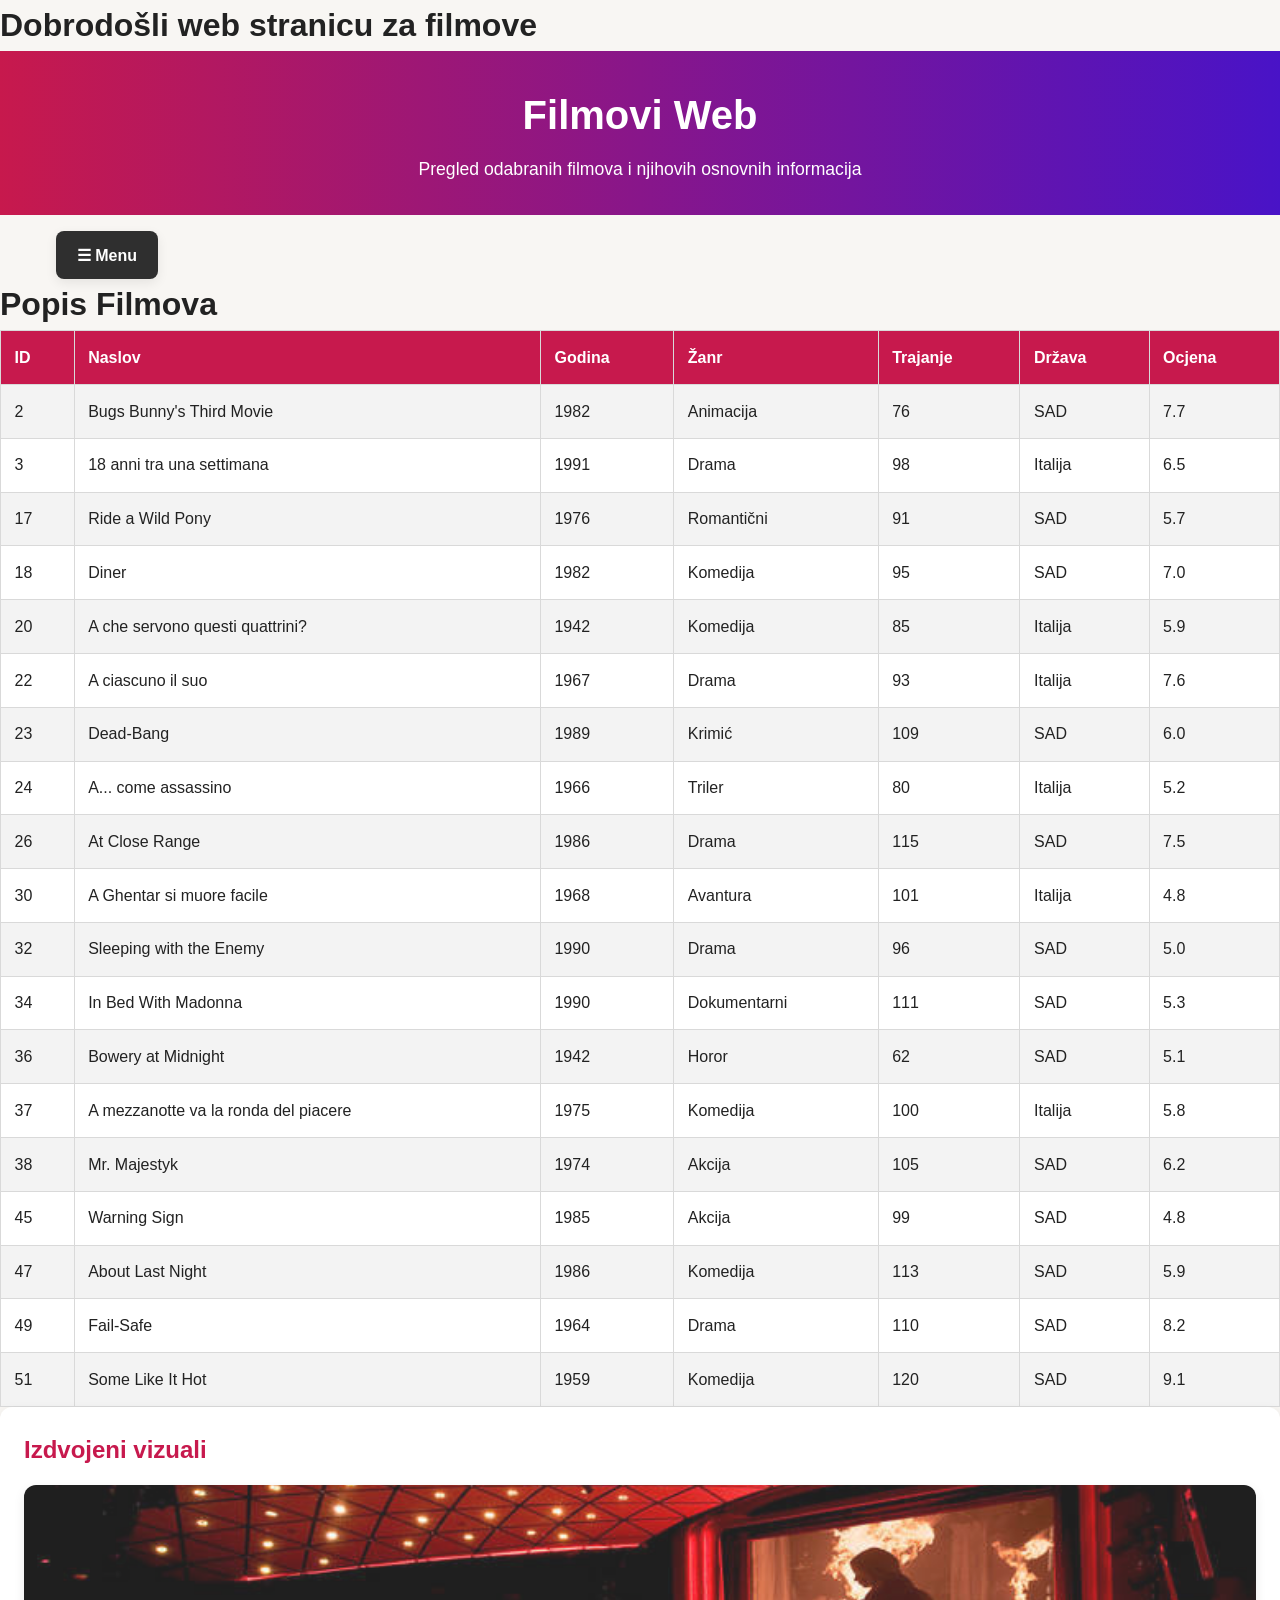
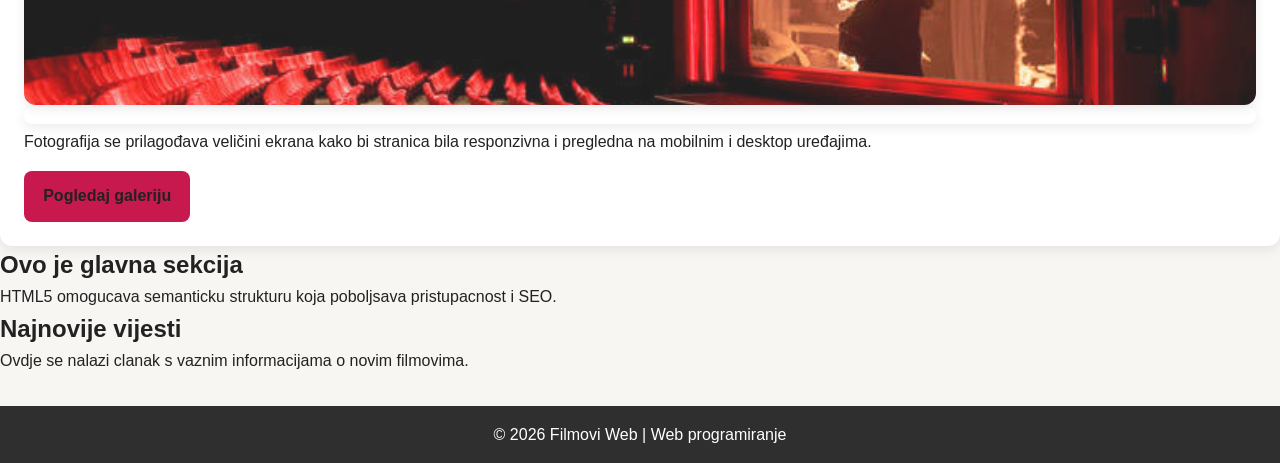
==== index.html @ f82f6a7c "Add files via upload" ====
<!DOCTYPE html>
	<html lang="hr">
	<head>
		<meta charset="UTF-8">
		<meta name="viewport" content="width=device-width, initial-scale=1.0">
		<!--dodati meta tag bitan za stranicu-->
		<meta name="description" content="Ovo je web stranica za filmove">
		<!--dodati link za css dokumente -->
		<link rel="stylesheet" href="css/style.css">
		<link rel="stylesheet" href="css/style_slike.css">
		<title>Filmovi Web</title> 
	</head>
	<body>
		<header>
		<h1>Dobrodošli web stranicu za filmove</h1>
		</header>
		</head>
<body>

    <header class="site-header">
        <h1>Filmovi Web</h1>
        <p>Pregled odabranih filmova i njihovih osnovnih informacija</p>
    </header>

    <div class="nav-wrapper">
    <button class="menu-toggle" aria-label="Prikaži navigaciju">☰ Menu</button>

    <nav class="main-nav" aria-label="Glavna navigacija">
        <ul>
            <li><a href="index.html">Početna</a></li>
            <li><a href="html/grafikon.html">Grafikon</a></li>
            <li><a href="html/slike.html">Galerija</a></li>
        </ul>
    </nav>
</div>

		<div class="container">
			<main>
				<h1>Popis Filmova</h1>

				<div class="table-div">
					<table>
						<tr>
							<th>ID</th>
							<th>Naslov</th>
							<th>Godina</th>
							<th>Žanr</th>
							<th>Trajanje</th>
							<th>Država</th>
							<th>Ocjena</th>
						</tr>
						<tr><td>2</td><td>Bugs Bunny's Third Movie</td><td>1982</td><td>Animacija</td><td>76</td><td>SAD</td><td>7.7</td></tr>
						<tr><td>3</td><td>18 anni tra una settimana</td><td>1991</td><td>Drama</td><td>98</td><td>Italija</td><td>6.5</td></tr>
						<tr><td>17</td><td>Ride a Wild Pony</td><td>1976</td><td>Romantični</td><td>91</td><td>SAD</td><td>5.7</td></tr>
						<tr><td>18</td><td>Diner</td><td>1982</td><td>Komedija</td><td>95</td><td>SAD</td><td>7.0</td></tr>
						<tr><td>20</td><td>A che servono questi quattrini?</td><td>1942</td><td>Komedija</td><td>85</td><td>Italija</td><td>5.9</td></tr>
						<tr><td>22</td><td>A ciascuno il suo</td><td>1967</td><td>Drama</td><td>93</td><td>Italija</td><td>7.6</td></tr>
						<tr><td>23</td><td>Dead-Bang</td><td>1989</td><td>Krimić</td><td>109</td><td>SAD</td><td>6.0</td></tr>
						<tr><td>24</td><td>A... come assassino</td><td>1966</td><td>Triler</td><td>80</td><td>Italija</td><td>5.2</td></tr>
						<tr><td>26</td><td>At Close Range</td><td>1986</td><td>Drama</td><td>115</td><td>SAD</td><td>7.5</td></tr>
						<tr><td>30</td><td>A Ghentar si muore facile</td><td>1968</td><td>Avantura</td><td>101</td><td>Italija</td><td>4.8</td></tr>
						<tr><td>32</td><td>Sleeping with the Enemy</td><td>1990</td><td>Drama</td><td>96</td><td>SAD</td><td>5.0</td></tr>
						<tr><td>34</td><td>In Bed With Madonna</td><td>1990</td><td>Dokumentarni</td><td>111</td><td>SAD</td><td>5.3</td></tr>
						<tr><td>36</td><td>Bowery at Midnight</td><td>1942</td><td>Horor</td><td>62</td><td>SAD</td><td>5.1</td></tr>
						<tr><td>37</td><td>A mezzanotte va la ronda del piacere</td><td>1975</td><td>Komedija</td><td>100</td><td>Italija</td><td>5.8</td></tr>
						<tr><td>38</td><td>Mr. Majestyk</td><td>1974</td><td>Akcija</td><td>105</td><td>SAD</td><td>6.2</td></tr>
						<tr><td>45</td><td>Warning Sign</td><td>1985</td><td>Akcija</td><td>99</td><td>SAD</td><td>4.8</td></tr>
						<tr><td>47</td><td>About Last Night</td><td>1986</td><td>Komedija</td><td>113</td><td>SAD</td><td>5.9</td></tr>
						<tr><td>49</td><td>Fail-Safe</td><td>1964</td><td>Drama</td><td>110</td><td>SAD</td><td>8.2</td></tr>
						<tr><td>51</td><td>Some Like It Hot</td><td>1959</td><td>Komedija</td><td>120</td><td>SAD</td><td>9.1</td></tr>
					</table>
				</div>
				
			</main>

			<aside class="sidebar" aria-label="Dodatni sadržaj o filmovima">
            <h2>Izdvojeni vizuali</h2>

            <picture>
                <source media="(max-width: 568px)" srcset="images/cinema.jpg">
                <img src="images/cinema.jpg"
                     alt="Ilustracija filmske tematike stranice">
            </picture>

            <p>
                Fotografija se prilagođava veličini ekrana kako bi stranica bila responzivna
                i pregledna na mobilnim i desktop uređajima.
            </p>

            <a class="more-btn" href="html/slike.html">Pogledaj galeriju</a>
        </aside>
		</div>

		<section> <!-- dodati neke od obilježja za ARIA-->
			<h2>Ovo je glavna sekcija</h2>
			<p>HTML5 omogucava semanticku strukturu koja poboljsava pristupacnost i SEO.</p>
		</section>
		 <!-- dodati jedan aside na desnoj strani s ugrađenom google mapom/filmom ili slično-->
		<article>
			<h2>Najnovije vijesti</h2>
			<p>Ovdje se nalazi clanak s vaznim informacijama o novim filmovima.</p>
		</article>
		

		<!--dodati odgovarajuće elemente na temelju danog zadatka: tablice, slike, tekst
		Nepotrebno obrisati! -->
		 <footer class="site-footer">
        <p>&copy; 2026 Filmovi Web | Web programiranje</p>
    </footer>
	</body>
	</html>
---- css/style.css ----
/* Osnovni reset i varijable */

:root {
    --primary-color: #c7194d;
    --secondary-color: #5500f4a1;
    --background-color: #f8f6f3;
    --surface-color: #ffffff;
    --text-color: #222222;
    --accent-color: #4913c7;
    --border-color: #d9d9d9;
    --shadow: 0 4px 12px rgba(0, 0, 0, 0.08);
    --radius: 12px;
    --max-width: 1200px;
}

/* Resetira zadane margine i paddinge preglednika */
* {
    margin: 0;
    padding: 0;
    box-sizing: border-box;
}

/* Osnovne postavke cijele stranice */
body {
    font-family: Arial, Helvetica, sans-serif;
    background-color: var(--background-color);
    color: var(--text-color);
    line-height: 1.6;
}

/* Header */

.site-header {
    background: linear-gradient(90deg, var(--primary-color), var(--accent-color));
    color: white;
    text-align: center;
    padding: 2rem 1rem;
}

.site-header h1 {
    font-size: 2.5rem;
    margin-bottom: 0.5rem;
}

.site-header p {
    font-size: 1.1rem;
}

/* Skrivena navigacija */

.nav-wrapper {
    position: relative;
    max-width: var(--max-width);
    margin: 1rem auto 0;
    padding: 0 1rem;
}

.menu-toggle {
    background-color: #2f2f2f;
    color: white;
    border: none;
    padding: 0.9rem 1.3rem;
    font-size: 1rem;
    font-weight: bold;
    cursor: pointer;
    border-radius: 8px;
    box-shadow: var(--shadow);
}

.main-nav {
    position: absolute;
    top: 100%;
    left: 1rem;
    margin-top: 0.4rem;
    background-color: var(--primary-color);
    border-radius: 10px;
    box-shadow: var(--shadow);
    min-width: 220px;
    opacity: 0;
    visibility: hidden;
    transform: translateY(-10px);
    transition: opacity 0.3s ease, transform 0.3s ease, visibility 0.3s ease;
    z-index: 10;
}

.main-nav ul {
    list-style: none;
    padding: 1rem;
}

.main-nav li + li {
    margin-top: 0.8rem;
}

.main-nav a {
    color: white;
    text-decoration: none;
    font-weight: bold;
    display: block;
    transition: color 0.3s ease;
}

.main-nav a:hover {
    color: var(--secondary-color);
}

.nav-wrapper:hover .main-nav {
    opacity: 1;
    visibility: visible;
    transform: translateY(0);
}
/* Glavni raspored */

.page-layout {
    max-width: var(--max-width);
    margin: 2rem auto;
    padding: 0 1rem;
    display: grid;
    grid-template-columns: 2fr 1fr;
    gap: 2rem;
    align-items: start;
}

.main-content,
.sidebar {
    background-color: var(--surface-color);
    border-radius: var(--radius);
    box-shadow: var(--shadow);
    padding: 1.5rem;
}

/* Uvodni tekst i naslov */

.intro {
    margin-bottom: 2rem;
}

.intro h2,
.movie-table-section h2,
.sidebar h2 {
    margin-bottom: 1rem;
    color: var(--primary-color);
}

.intro p,
.sidebar p {
    margin-bottom: 1rem;
}

/* Tablica */

.table-wrapper {
    overflow-x: auto;
}

table {
    width: 100%;
    border-collapse: collapse;
    min-width: 700px;
    background-color: white;
}

caption {
    caption-side: top;
    text-align: left;
    font-weight: bold;
    margin-bottom: 1rem;
    color: var(--text-color);
}

th,
td {
    border: 1px solid var(--border-color);
    padding: 0.85rem;
    text-align: left;
}

th {
    background-color: var(--primary-color);
    color: white;
}

tr:nth-child(even) {
    background-color: #f3f3f3;
}

tr:hover {
    background-color: #fff0cc;
    transition: background-color 0.3s ease;
}

/* Aside i slika */

.sidebar picture,
.sidebar img {
    width: 100%;
    height: 220px;
    object-fit: cover;
    border-radius: 10px;
    box-shadow: var(--shadow);
    opacity: 0.92;
    transition: transform 0.3s ease, opacity 0.3s ease, filter 0.3s ease;
}

.sidebar img {
    border-radius: var(--radius);
    opacity: 0.95;
    transition: transform 0.3s ease, opacity 0.3s ease;
    margin-bottom: 1rem;
}

.sidebar img:hover {
    transform: scale(1.04);
    opacity: 1;
    filter: brightness(1.05);
}

/* Button */

.more-btn {
    display: inline-block;
    background-color: var(--primary-color);
    color: #222;
    text-decoration: none;
    font-weight: bold;
    padding: 0.8rem 1.2rem;
    border-radius: 8px;
    transition: background-color 0.3s ease, transform 0.3s ease;
}

.more-btn:hover {
    background-color: #85013f;
    transform: translateY(-2px);
}

/* Footer */

.site-footer {
    margin-top: 2rem;
    background-color: #2f2f2f;
    color: white;
    text-align: center;
    padding: 1rem;
}

/* Responzivni dizajn */

@media (max-width: 900px) {
    .page-layout {
        grid-template-columns: 1fr;
    }

    .sidebar {
        order: 2;
    }

    .main-content {
        order: 1;
    }
}

@media (max-width: 768px) {
    .site-header h1 {
        font-size: 2rem;
    }

    .page-layout {
        margin: 1rem auto;
    }

    .main-content,
    .sidebar {
        padding: 1rem;
    }
}
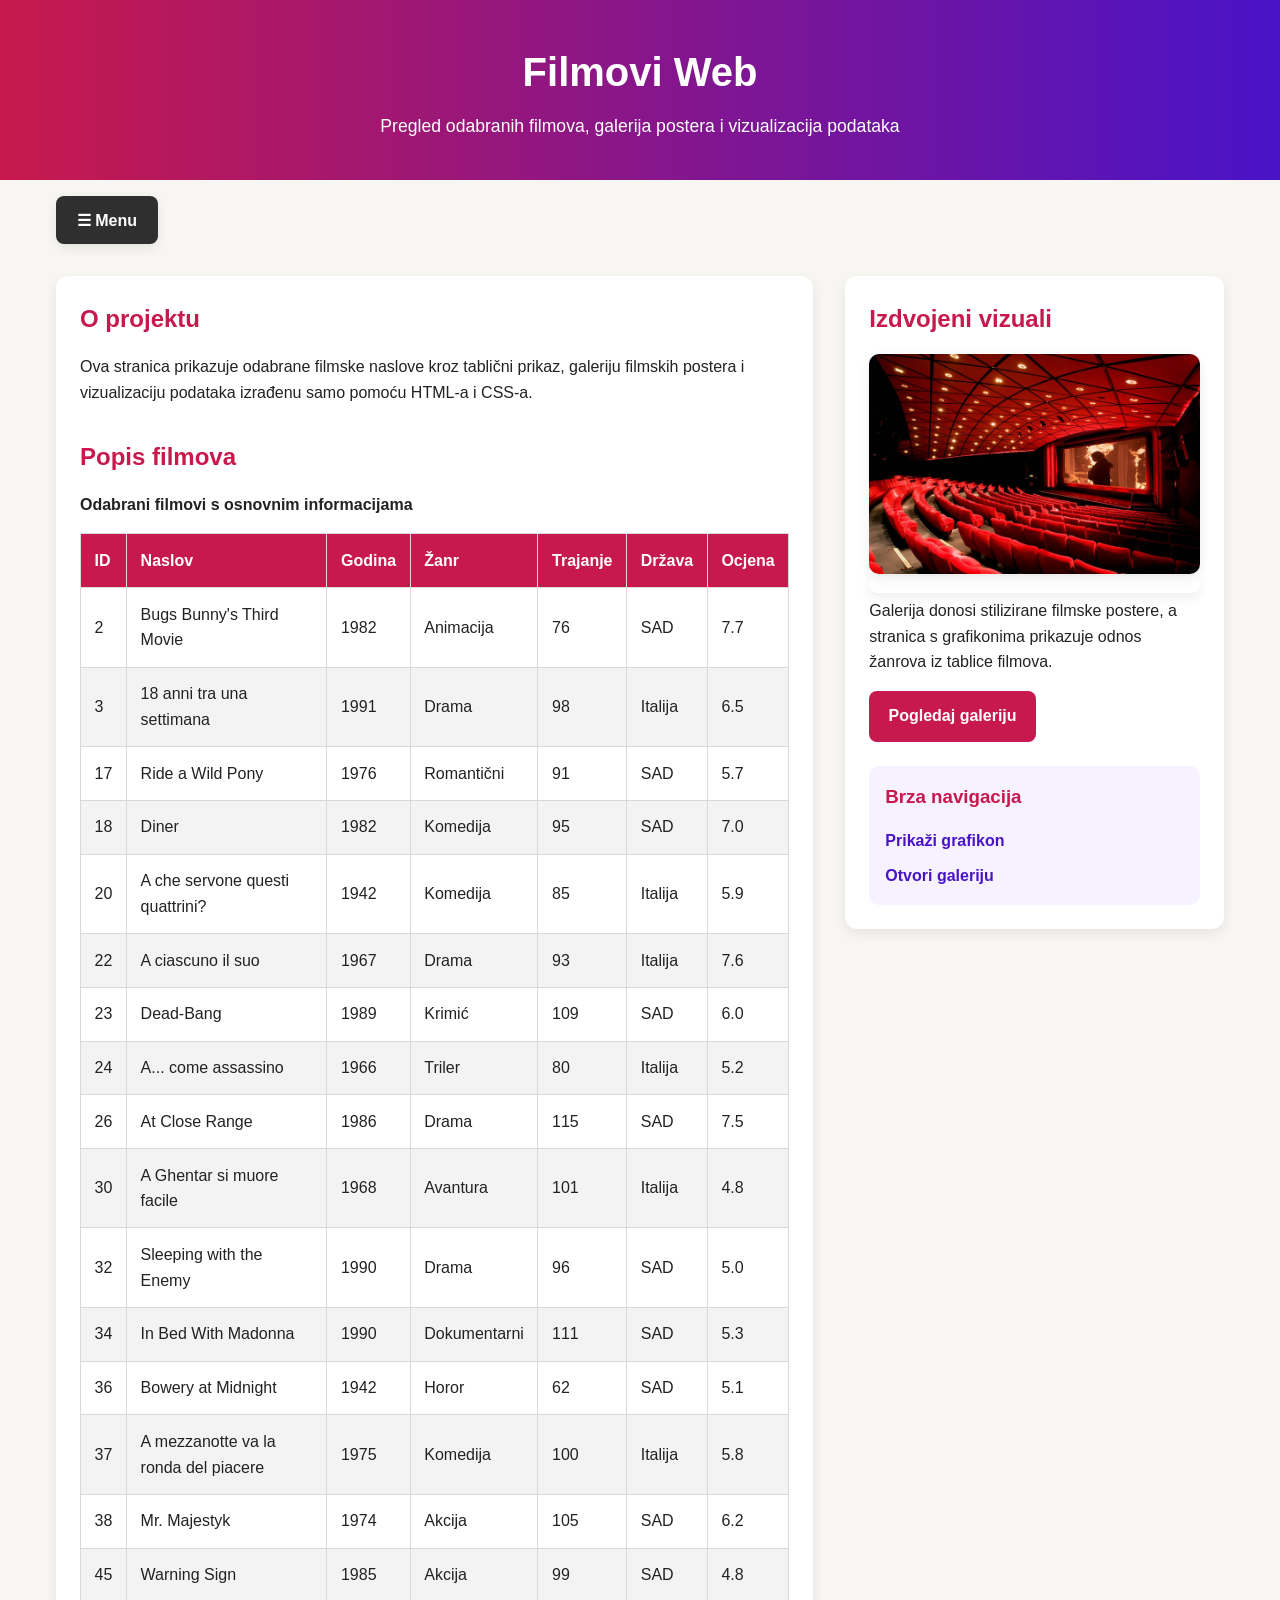
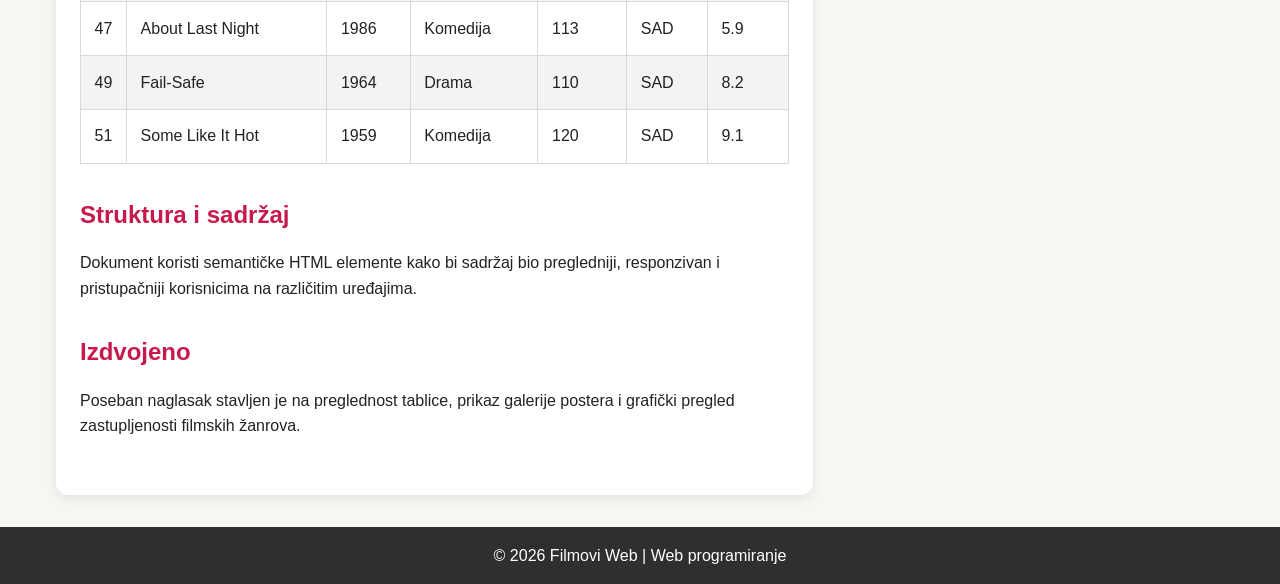
==== commit a514bc60: "Dodane i prepravljene HTML i CSS datoteke" ====
--- a/index.html
+++ b/index.html
@@ -1,111 +1,111 @@
 <!DOCTYPE html>
-	<html lang="hr">
-	<head>
-		<meta charset="UTF-8">
-		<meta name="viewport" content="width=device-width, initial-scale=1.0">
-		<!--dodati meta tag bitan za stranicu-->
-		<meta name="description" content="Ovo je web stranica za filmove">
-		<!--dodati link za css dokumente -->
-		<link rel="stylesheet" href="css/style.css">
-		<link rel="stylesheet" href="css/style_slike.css">
-		<title>Filmovi Web</title> 
-	</head>
-	<body>
-		<header>
-		<h1>Dobrodošli web stranicu za filmove</h1>
-		</header>
-		</head>
+<html lang="hr">
+<head>
+    <meta charset="UTF-8">
+    <meta name="viewport" content="width=device-width, initial-scale=1.0">
+    <meta name="description" content="Web stranica o filmovima s tablicom, galerijom slika i CSS vizualizacijom podataka.">
+    <title>Filmovi Web | Početna</title>
+    <link rel="stylesheet" href="css/style.css">
+</head>
 <body>
-
     <header class="site-header">
-        <h1>Filmovi Web</h1>
-        <p>Pregled odabranih filmova i njihovih osnovnih informacija</p>
+        <div class="header-inner">
+            <h1>Filmovi Web</h1>
+            <p>Pregled odabranih filmova, galerija postera i vizualizacija podataka</p>
+        </div>
     </header>
 
     <div class="nav-wrapper">
-    <button class="menu-toggle" aria-label="Prikaži navigaciju">☰ Menu</button>
+        <button class="menu-toggle" aria-label="Prikaži navigaciju">☰ Menu</button>
+        <nav class="main-nav" aria-label="Glavna navigacija">
+            <ul>
+                <li><a href="index.html">Početna</a></li>
+                <li><a href="html/grafikon.html">Grafikon</a></li>
+                <li><a href="html/slike.html">Galerija</a></li>
+            </ul>
+        </nav>
+    </div>
 
-    <nav class="main-nav" aria-label="Glavna navigacija">
-        <ul>
-            <li><a href="index.html">Početna</a></li>
-            <li><a href="html/grafikon.html">Grafikon</a></li>
-            <li><a href="html/slike.html">Galerija</a></li>
-        </ul>
-    </nav>
-</div>
+    <div class="page-layout">
+        <main class="main-content">
+            <section class="intro" aria-labelledby="uvod-naslov">
+                <h2 id="uvod-naslov">O projektu</h2>
+                <p>Ova stranica prikazuje odabrane filmske naslove kroz tablični prikaz, galeriju filmskih postera i vizualizaciju podataka izrađenu samo pomoću HTML-a i CSS-a.</p>
+            </section>
 
-		<div class="container">
-			<main>
-				<h1>Popis Filmova</h1>
+            <section class="movie-table-section" aria-labelledby="tablica-naslov">
+                <h2 id="tablica-naslov">Popis filmova</h2>
+                <div class="table-wrapper">
+                    <table>
+                        <caption>Odabrani filmovi s osnovnim informacijama</caption>
+                        <thead>
+                            <tr>
+                                <th scope="col">ID</th>
+                                <th scope="col">Naslov</th>
+                                <th scope="col">Godina</th>
+                                <th scope="col">Žanr</th>
+                                <th scope="col">Trajanje</th>
+                                <th scope="col">Država</th>
+                                <th scope="col">Ocjena</th>
+                            </tr>
+                        </thead>
+                        <tbody>
+                            <tr><td>2</td><td>Bugs Bunny's Third Movie</td><td>1982</td><td>Animacija</td><td>76</td><td>SAD</td><td>7.7</td></tr>
+                            <tr><td>3</td><td>18 anni tra una settimana</td><td>1991</td><td>Drama</td><td>98</td><td>Italija</td><td>6.5</td></tr>
+                            <tr><td>17</td><td>Ride a Wild Pony</td><td>1976</td><td>Romantični</td><td>91</td><td>SAD</td><td>5.7</td></tr>
+                            <tr><td>18</td><td>Diner</td><td>1982</td><td>Komedija</td><td>95</td><td>SAD</td><td>7.0</td></tr>
+                            <tr><td>20</td><td>A che servone questi quattrini?</td><td>1942</td><td>Komedija</td><td>85</td><td>Italija</td><td>5.9</td></tr>
+                            <tr><td>22</td><td>A ciascuno il suo</td><td>1967</td><td>Drama</td><td>93</td><td>Italija</td><td>7.6</td></tr>
+                            <tr><td>23</td><td>Dead-Bang</td><td>1989</td><td>Krimić</td><td>109</td><td>SAD</td><td>6.0</td></tr>
+                            <tr><td>24</td><td>A... come assassino</td><td>1966</td><td>Triler</td><td>80</td><td>Italija</td><td>5.2</td></tr>
+                            <tr><td>26</td><td>At Close Range</td><td>1986</td><td>Drama</td><td>115</td><td>SAD</td><td>7.5</td></tr>
+                            <tr><td>30</td><td>A Ghentar si muore facile</td><td>1968</td><td>Avantura</td><td>101</td><td>Italija</td><td>4.8</td></tr>
+                            <tr><td>32</td><td>Sleeping with the Enemy</td><td>1990</td><td>Drama</td><td>96</td><td>SAD</td><td>5.0</td></tr>
+                            <tr><td>34</td><td>In Bed With Madonna</td><td>1990</td><td>Dokumentarni</td><td>111</td><td>SAD</td><td>5.3</td></tr>
+                            <tr><td>36</td><td>Bowery at Midnight</td><td>1942</td><td>Horor</td><td>62</td><td>SAD</td><td>5.1</td></tr>
+                            <tr><td>37</td><td>A mezzanotte va la ronda del piacere</td><td>1975</td><td>Komedija</td><td>100</td><td>Italija</td><td>5.8</td></tr>
+                            <tr><td>38</td><td>Mr. Majestyk</td><td>1974</td><td>Akcija</td><td>105</td><td>SAD</td><td>6.2</td></tr>
+                            <tr><td>45</td><td>Warning Sign</td><td>1985</td><td>Akcija</td><td>99</td><td>SAD</td><td>4.8</td></tr>
+                            <tr><td>47</td><td>About Last Night</td><td>1986</td><td>Komedija</td><td>113</td><td>SAD</td><td>5.9</td></tr>
+                            <tr><td>49</td><td>Fail-Safe</td><td>1964</td><td>Drama</td><td>110</td><td>SAD</td><td>8.2</td></tr>
+                            <tr><td>51</td><td>Some Like It Hot</td><td>1959</td><td>Komedija</td><td>120</td><td>SAD</td><td>9.1</td></tr>
+                        </tbody>
+                    </table>
+                </div>
+            </section>
 
-				<div class="table-div">
-					<table>
-						<tr>
-							<th>ID</th>
-							<th>Naslov</th>
-							<th>Godina</th>
-							<th>Žanr</th>
-							<th>Trajanje</th>
-							<th>Država</th>
-							<th>Ocjena</th>
-						</tr>
-						<tr><td>2</td><td>Bugs Bunny's Third Movie</td><td>1982</td><td>Animacija</td><td>76</td><td>SAD</td><td>7.7</td></tr>
-						<tr><td>3</td><td>18 anni tra una settimana</td><td>1991</td><td>Drama</td><td>98</td><td>Italija</td><td>6.5</td></tr>
-						<tr><td>17</td><td>Ride a Wild Pony</td><td>1976</td><td>Romantični</td><td>91</td><td>SAD</td><td>5.7</td></tr>
-						<tr><td>18</td><td>Diner</td><td>1982</td><td>Komedija</td><td>95</td><td>SAD</td><td>7.0</td></tr>
-						<tr><td>20</td><td>A che servono questi quattrini?</td><td>1942</td><td>Komedija</td><td>85</td><td>Italija</td><td>5.9</td></tr>
-						<tr><td>22</td><td>A ciascuno il suo</td><td>1967</td><td>Drama</td><td>93</td><td>Italija</td><td>7.6</td></tr>
-						<tr><td>23</td><td>Dead-Bang</td><td>1989</td><td>Krimić</td><td>109</td><td>SAD</td><td>6.0</td></tr>
-						<tr><td>24</td><td>A... come assassino</td><td>1966</td><td>Triler</td><td>80</td><td>Italija</td><td>5.2</td></tr>
-						<tr><td>26</td><td>At Close Range</td><td>1986</td><td>Drama</td><td>115</td><td>SAD</td><td>7.5</td></tr>
-						<tr><td>30</td><td>A Ghentar si muore facile</td><td>1968</td><td>Avantura</td><td>101</td><td>Italija</td><td>4.8</td></tr>
-						<tr><td>32</td><td>Sleeping with the Enemy</td><td>1990</td><td>Drama</td><td>96</td><td>SAD</td><td>5.0</td></tr>
-						<tr><td>34</td><td>In Bed With Madonna</td><td>1990</td><td>Dokumentarni</td><td>111</td><td>SAD</td><td>5.3</td></tr>
-						<tr><td>36</td><td>Bowery at Midnight</td><td>1942</td><td>Horor</td><td>62</td><td>SAD</td><td>5.1</td></tr>
-						<tr><td>37</td><td>A mezzanotte va la ronda del piacere</td><td>1975</td><td>Komedija</td><td>100</td><td>Italija</td><td>5.8</td></tr>
-						<tr><td>38</td><td>Mr. Majestyk</td><td>1974</td><td>Akcija</td><td>105</td><td>SAD</td><td>6.2</td></tr>
-						<tr><td>45</td><td>Warning Sign</td><td>1985</td><td>Akcija</td><td>99</td><td>SAD</td><td>4.8</td></tr>
-						<tr><td>47</td><td>About Last Night</td><td>1986</td><td>Komedija</td><td>113</td><td>SAD</td><td>5.9</td></tr>
-						<tr><td>49</td><td>Fail-Safe</td><td>1964</td><td>Drama</td><td>110</td><td>SAD</td><td>8.2</td></tr>
-						<tr><td>51</td><td>Some Like It Hot</td><td>1959</td><td>Komedija</td><td>120</td><td>SAD</td><td>9.1</td></tr>
-					</table>
-				</div>
-				
-			</main>
+            <section class="info-section" aria-labelledby="seo-naslov">
+                <h2 id="seo-naslov">Struktura i sadržaj</h2>
+                <p>Dokument koristi semantičke HTML elemente kako bi sadržaj bio pregledniji, responzivan i pristupačniji korisnicima na različitim uređajima.</p>
+            </section>
 
-			<aside class="sidebar" aria-label="Dodatni sadržaj o filmovima">
+            <article class="news-article" aria-labelledby="novosti-naslov">
+                <h2 id="novosti-naslov">Izdvojeno</h2>
+                <p>Poseban naglasak stavljen je na preglednost tablice, prikaz galerije postera i grafički pregled zastupljenosti filmskih žanrova.</p>
+            </article>
+        </main>
+
+        <aside class="sidebar" aria-label="Dodatni sadržaj o filmovima">
             <h2>Izdvojeni vizuali</h2>
-
             <picture>
                 <source media="(max-width: 568px)" srcset="images/cinema.jpg">
-                <img src="images/cinema.jpg"
-                     alt="Ilustracija filmske tematike stranice">
+                <img src="images/cinema.jpg" alt="Ilustracija filmske tematike stranice">
             </picture>
+            <p>Galerija donosi stilizirane filmske postere, a stranica s grafikonima prikazuje odnos žanrova iz tablice filmova.</p>
+            <a class="more-btn" href="html/slike.html">Pogledaj galeriju</a>
 
-            <p>
-                Fotografija se prilagođava veličini ekrana kako bi stranica bila responzivna
-                i pregledna na mobilnim i desktop uređajima.
-            </p>
+            <div class="sidebar-card">
+                <h3>Brza navigacija</h3>
+                <ul class="sidebar-links">
+                    <li><a href="html/grafikon.html">Prikaži grafikon</a></li>
+                    <li><a href="html/slike.html">Otvori galeriju</a></li>
+                </ul>
+            </div>
+        </aside>
+    </div>
 
-            <a class="more-btn" href="html/slike.html">Pogledaj galeriju</a>
-        </aside>
-		</div>
-
-		<section> <!-- dodati neke od obilježja za ARIA-->
-			<h2>Ovo je glavna sekcija</h2>
-			<p>HTML5 omogucava semanticku strukturu koja poboljsava pristupacnost i SEO.</p>
-		</section>
-		 <!-- dodati jedan aside na desnoj strani s ugrađenom google mapom/filmom ili slično-->
-		<article>
-			<h2>Najnovije vijesti</h2>
-			<p>Ovdje se nalazi clanak s vaznim informacijama o novim filmovima.</p>
-		</article>
-		
-
-		<!--dodati odgovarajuće elemente na temelju danog zadatka: tablice, slike, tekst
-		Nepotrebno obrisati! -->
-		 <footer class="site-footer">
+    <footer class="site-footer">
         <p>&copy; 2026 Filmovi Web | Web programiranje</p>
     </footer>
-	</body>
-	</html>+</body>
+</html>
--- a/css/style.css
+++ b/css/style.css
@@ -1,8 +1,6 @@
-/* Osnovni reset i varijable */
-
 :root {
     --primary-color: #c7194d;
-    --secondary-color: #5500f4a1;
+    --secondary-color: #6f3cff;
     --background-color: #f8f6f3;
     --surface-color: #ffffff;
     --text-color: #222222;
@@ -13,14 +11,12 @@
     --max-width: 1200px;
 }
 
-/* Resetira zadane margine i paddinge preglednika */
 * {
     margin: 0;
     padding: 0;
     box-sizing: border-box;
 }
 
-/* Osnovne postavke cijele stranice */
 body {
     font-family: Arial, Helvetica, sans-serif;
     background-color: var(--background-color);
@@ -28,13 +24,16 @@
     line-height: 1.6;
 }
 
-/* Header */
-
 .site-header {
     background: linear-gradient(90deg, var(--primary-color), var(--accent-color));
     color: white;
     text-align: center;
-    padding: 2rem 1rem;
+    padding: 2.5rem 1rem;
+}
+
+.header-inner {
+    max-width: var(--max-width);
+    margin: 0 auto;
 }
 
 .site-header h1 {
@@ -45,8 +44,6 @@
 .site-header p {
     font-size: 1.1rem;
 }
-
-/* Skrivena navigacija */
 
 .nav-wrapper {
     position: relative;
@@ -101,15 +98,15 @@
 }
 
 .main-nav a:hover {
-    color: var(--secondary-color);
-}
-
-.nav-wrapper:hover .main-nav {
+    color: #ffe082;
+}
+
+.nav-wrapper:hover .main-nav,
+.main-nav:hover {
     opacity: 1;
     visibility: visible;
     transform: translateY(0);
 }
-/* Glavni raspored */
 
 .page-layout {
     max-width: var(--max-width);
@@ -129,25 +126,22 @@
     padding: 1.5rem;
 }
 
-/* Uvodni tekst i naslov */
-
-.intro {
+.intro,
+.movie-table-section,
+.info-section,
+.news-article {
     margin-bottom: 2rem;
 }
 
 .intro h2,
 .movie-table-section h2,
-.sidebar h2 {
+.info-section h2,
+.news-article h2,
+.sidebar h2,
+.sidebar h3 {
     margin-bottom: 1rem;
     color: var(--primary-color);
 }
-
-.intro p,
-.sidebar p {
-    margin-bottom: 1rem;
-}
-
-/* Tablica */
 
 .table-wrapper {
     overflow-x: auto;
@@ -188,8 +182,6 @@
     background-color: #fff0cc;
     transition: background-color 0.3s ease;
 }
-
-/* Aside i slika */
 
 .sidebar picture,
 .sidebar img {
@@ -198,34 +190,33 @@
     object-fit: cover;
     border-radius: 10px;
     box-shadow: var(--shadow);
-    opacity: 0.92;
+}
+
+.sidebar img {
+    margin-bottom: 1rem;
     transition: transform 0.3s ease, opacity 0.3s ease, filter 0.3s ease;
 }
 
-.sidebar img {
-    border-radius: var(--radius);
-    opacity: 0.95;
-    transition: transform 0.3s ease, opacity 0.3s ease;
-    margin-bottom: 1rem;
-}
-
 .sidebar img:hover {
-    transform: scale(1.04);
+    transform: scale(1.03);
     opacity: 1;
     filter: brightness(1.05);
 }
 
-/* Button */
+.sidebar p {
+    margin-bottom: 1rem;
+}
 
 .more-btn {
     display: inline-block;
     background-color: var(--primary-color);
-    color: #222;
+    color: white;
     text-decoration: none;
     font-weight: bold;
     padding: 0.8rem 1.2rem;
     border-radius: 8px;
     transition: background-color 0.3s ease, transform 0.3s ease;
+    margin-bottom: 1.5rem;
 }
 
 .more-btn:hover {
@@ -233,7 +224,29 @@
     transform: translateY(-2px);
 }
 
-/* Footer */
+.sidebar-card {
+    background-color: #f6f2ff;
+    border-radius: 10px;
+    padding: 1rem;
+}
+
+.sidebar-links {
+    list-style: none;
+}
+
+.sidebar-links li + li {
+    margin-top: 0.6rem;
+}
+
+.sidebar-links a {
+    text-decoration: none;
+    color: var(--accent-color);
+    font-weight: bold;
+}
+
+.sidebar-links a:hover {
+    text-decoration: underline;
+}
 
 .site-footer {
     margin-top: 2rem;
@@ -243,8 +256,6 @@
     padding: 1rem;
 }
 
-/* Responzivni dizajn */
-
 @media (max-width: 900px) {
     .page-layout {
         grid-template-columns: 1fr;
